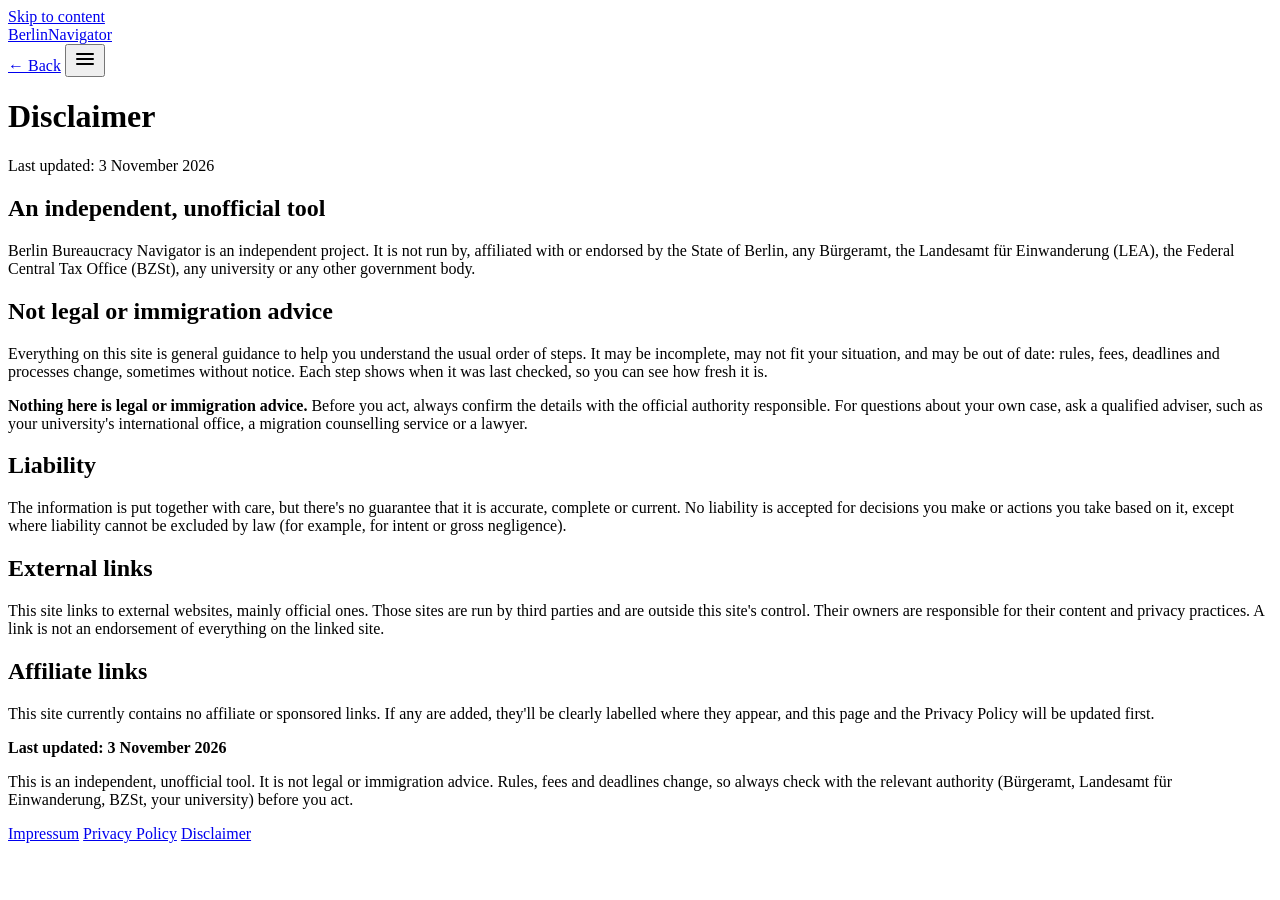
==== disclaimer.html @ 3ac9ffe1 "Add files via upload" ====
<!doctype html>
<html lang="en">
<head>
<meta charset="utf-8">
<meta name="viewport" content="width=device-width, initial-scale=1">
<title>Disclaimer · Berlin Bureaucracy Navigator</title>
<link rel="preload" href="fonts/roboto-latin-variable.woff2" as="font" type="font/woff2" crossorigin>
<link rel="stylesheet" href="assets/legal.css">
</head>

<body>
<a class="skip-link" href="#main">Skip to content</a>

<header class="site-header">
  <div class="container">
    <a class="brand" href="index.html">Berlin<span>Navigator</span></a>
    <div class="header-actions">
      <a class="back-link" href="index.html">← Back</a>
      <button class="menu-btn" id="menu-open" type="button" aria-label="Open menu" aria-expanded="false" aria-controls="menu-panel">
        <svg width="24" height="24" viewBox="0 0 24 24" aria-hidden="true" fill="none" stroke="currentColor" stroke-width="2" stroke-linecap="round"><path d="M4 7h16M4 12h16M4 17h16"/></svg>
      </button>
    </div>
  </div>
</header>

<div class="scrim" id="menu-scrim" hidden></div>
<nav class="menu-panel" id="menu-panel" aria-label="Main menu" hidden>
  <div class="menu-panel-head">
    <span class="brand">Berlin<span>Navigator</span></span>
    <button class="menu-btn" id="menu-close" type="button" aria-label="Close menu">
      <svg width="24" height="24" viewBox="0 0 24 24" aria-hidden="true" fill="none" stroke="currentColor" stroke-width="2" stroke-linecap="round"><path d="M6 6l12 12M18 6L6 18"/></svg>
    </button>
  </div>
  <ul class="menu-list">
    <li><a href="index.html#top">Start</a></li>
    <li><a href="index.html#questions">Answer the questions</a></li>
    <li><a href="index.html#checklist">Your checklist</a></li>
  </ul>
  <hr class="menu-divider">
  <ul class="menu-list">
    <li><a href="impressum.html">Impressum</a></li>
    <li><a href="privacy.html">Privacy Policy</a></li>
    <li><a href="disclaimer.html" aria-current="page">Disclaimer</a></li>
  </ul>
  <p class="menu-note">Deutsch coming later.</p>
</nav>

<main id="main" class="legal">
  <div class="container">
    <div class="legal-head">
      <h1>Disclaimer</h1>
      <p class="updated">Last updated: 3 November 2026</p>
    </div>

    <div class="legal-card">
      <section aria-labelledby="h-unofficial">
        <h2 id="h-unofficial">An independent, unofficial tool</h2>
        <p>Berlin Bureaucracy Navigator is an independent project. It is not run by, affiliated with or endorsed by the State of Berlin, any Bürgeramt, the <span lang="de">Landesamt für Einwanderung</span> (LEA), the Federal Central Tax Office (BZSt), any university or any other government body.</p>
      </section>

      <section aria-labelledby="h-advice">
        <h2 id="h-advice">Not legal or immigration advice</h2>
        <p>Everything on this site is general guidance to help you understand the usual order of steps. It may be incomplete, may not fit your situation, and may be out of date: rules, fees, deadlines and processes change, sometimes without notice. Each step shows when it was last checked, so you can see how fresh it is.</p>
        <p><strong>Nothing here is legal or immigration advice.</strong> Before you act, always confirm the details with the official authority responsible. For questions about your own case, ask a qualified adviser, such as your university's international office, a migration counselling service or a lawyer.</p>
      </section>

      <section aria-labelledby="h-liability">
        <h2 id="h-liability">Liability</h2>
        <p>The information is put together with care, but there's no guarantee that it is accurate, complete or current. No liability is accepted for decisions you make or actions you take based on it, except where liability cannot be excluded by law (for example, for intent or gross negligence).</p>
      </section>

      <section aria-labelledby="h-links">
        <h2 id="h-links">External links</h2>
        <p>This site links to external websites, mainly official ones. Those sites are run by third parties and are outside this site's control. Their owners are responsible for their content and privacy practices. A link is not an endorsement of everything on the linked site.</p>
      </section>

      <section aria-labelledby="h-affiliate">
        <h2 id="h-affiliate">Affiliate links</h2>
        <p>This site currently contains no affiliate or sponsored links. If any are added, they'll be clearly labelled where they appear, and this page and the Privacy Policy will be updated first.</p>
      </section>
    </div>
  </div>
</main>

<footer class="site-footer">
  <div class="container">
    <p><strong>Last updated: 3 November 2026</strong></p>
    <p>This is an independent, unofficial tool. It is not legal or immigration advice. Rules, fees and deadlines change, so always check with the relevant authority (Bürgeramt, Landesamt für Einwanderung, BZSt, your university) before you act.</p>
    <nav class="footer-links" aria-label="Legal">
      <a href="impressum.html">Impressum</a>
      <a href="privacy.html">Privacy Policy</a>
      <a href="disclaimer.html" aria-current="page">Disclaimer</a>
    </nav>
  </div>
</footer>

<script src="assets/menu.js"></script>
</body>
</html>
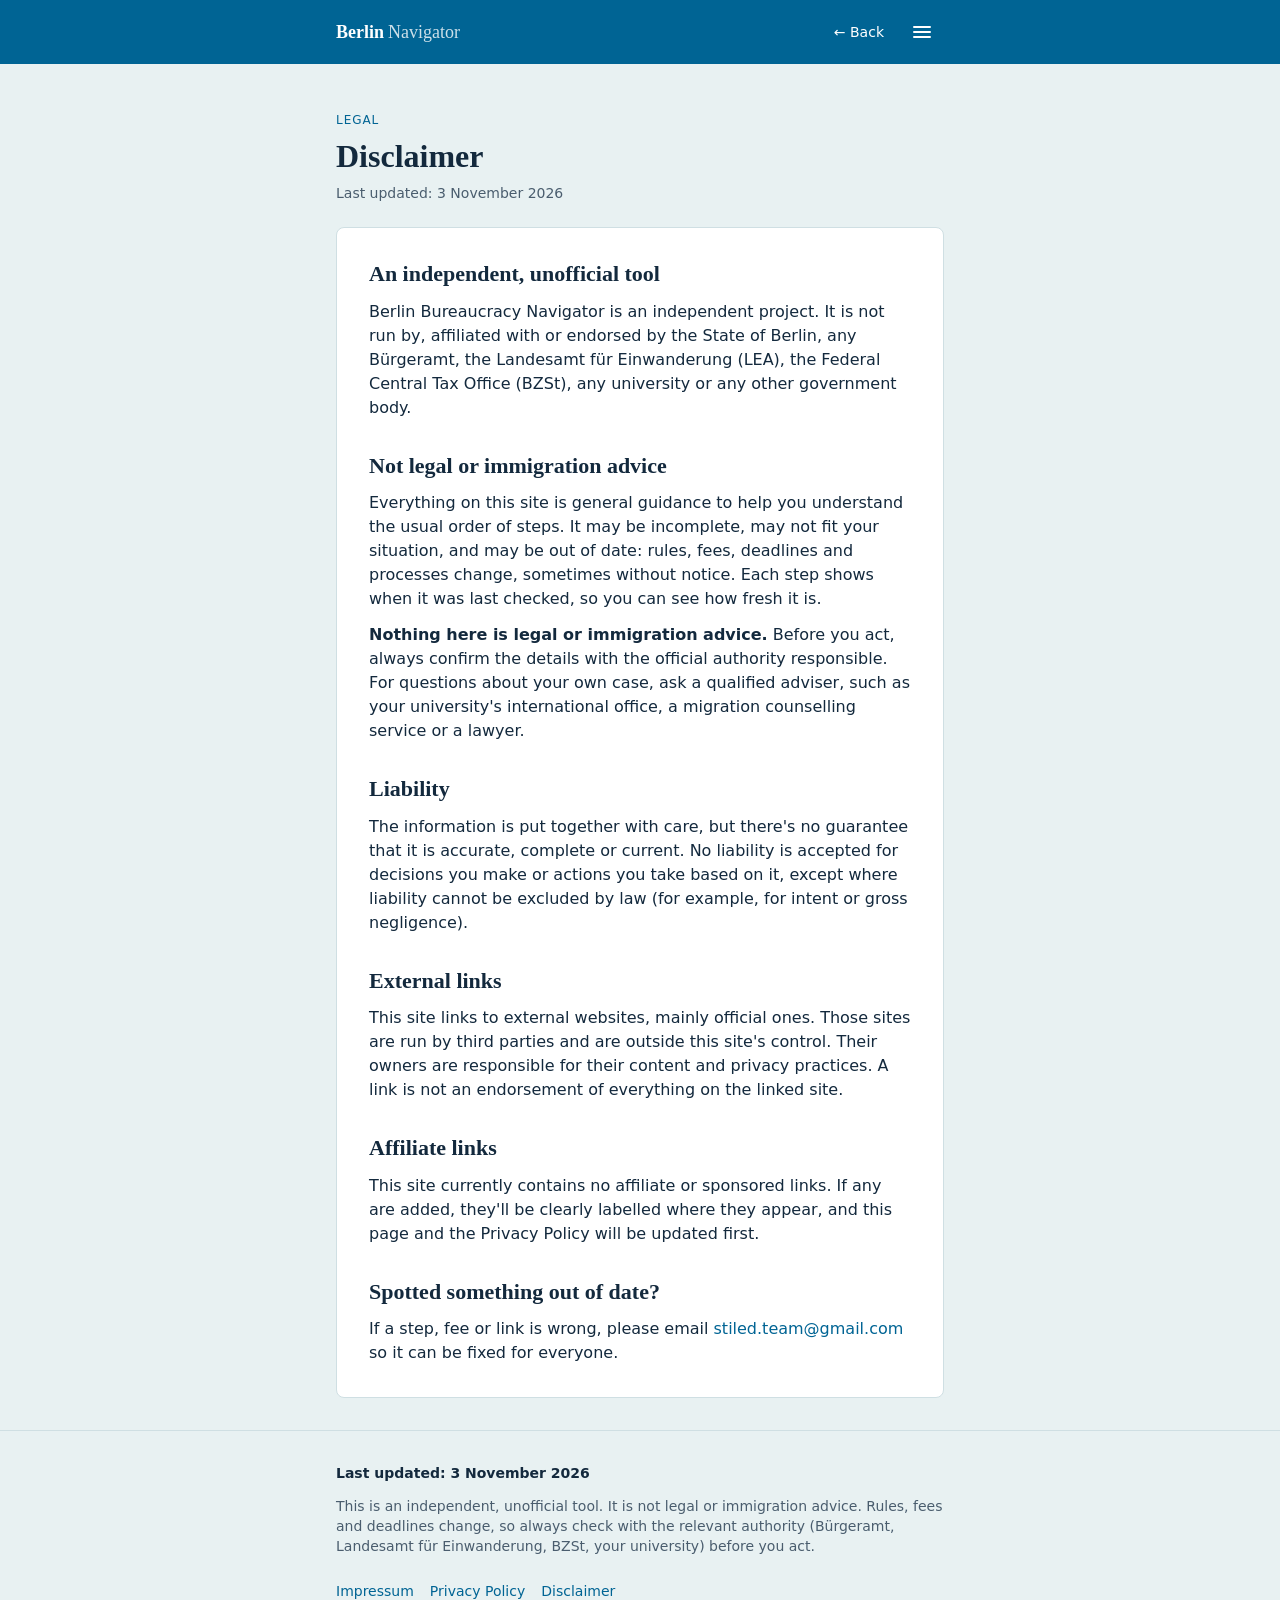
==== commit 2a944db3: "Add files via upload" ====
--- a/disclaimer.html
+++ b/disclaimer.html
@@ -1,99 +1,352 @@
-<!doctype html>
-<html lang="en">
-<head>
-<meta charset="utf-8">
-<meta name="viewport" content="width=device-width, initial-scale=1">
-<title>Disclaimer · Berlin Bureaucracy Navigator</title>
-<link rel="preload" href="fonts/roboto-latin-variable.woff2" as="font" type="font/woff2" crossorigin>
-<link rel="stylesheet" href="assets/legal.css">
-</head>
-
-<body>
-<a class="skip-link" href="#main">Skip to content</a>
-
-<header class="site-header">
-  <div class="container">
-    <a class="brand" href="index.html">Berlin<span>Navigator</span></a>
-    <div class="header-actions">
-      <a class="back-link" href="index.html">← Back</a>
-      <button class="menu-btn" id="menu-open" type="button" aria-label="Open menu" aria-expanded="false" aria-controls="menu-panel">
-        <svg width="24" height="24" viewBox="0 0 24 24" aria-hidden="true" fill="none" stroke="currentColor" stroke-width="2" stroke-linecap="round"><path d="M4 7h16M4 12h16M4 17h16"/></svg>
-      </button>
-    </div>
-  </div>
-</header>
-
-<div class="scrim" id="menu-scrim" hidden></div>
-<nav class="menu-panel" id="menu-panel" aria-label="Main menu" hidden>
-  <div class="menu-panel-head">
-    <span class="brand">Berlin<span>Navigator</span></span>
-    <button class="menu-btn" id="menu-close" type="button" aria-label="Close menu">
-      <svg width="24" height="24" viewBox="0 0 24 24" aria-hidden="true" fill="none" stroke="currentColor" stroke-width="2" stroke-linecap="round"><path d="M6 6l12 12M18 6L6 18"/></svg>
-    </button>
-  </div>
-  <ul class="menu-list">
-    <li><a href="index.html#top">Start</a></li>
-    <li><a href="index.html#questions">Answer the questions</a></li>
-    <li><a href="index.html#checklist">Your checklist</a></li>
-  </ul>
-  <hr class="menu-divider">
-  <ul class="menu-list">
-    <li><a href="impressum.html">Impressum</a></li>
-    <li><a href="privacy.html">Privacy Policy</a></li>
-    <li><a href="disclaimer.html" aria-current="page">Disclaimer</a></li>
-  </ul>
-  <p class="menu-note">Deutsch coming later.</p>
-</nav>
-
-<main id="main" class="legal">
-  <div class="container">
-    <div class="legal-head">
-      <h1>Disclaimer</h1>
-      <p class="updated">Last updated: 3 November 2026</p>
-    </div>
-
-    <div class="legal-card">
-      <section aria-labelledby="h-unofficial">
-        <h2 id="h-unofficial">An independent, unofficial tool</h2>
-        <p>Berlin Bureaucracy Navigator is an independent project. It is not run by, affiliated with or endorsed by the State of Berlin, any Bürgeramt, the <span lang="de">Landesamt für Einwanderung</span> (LEA), the Federal Central Tax Office (BZSt), any university or any other government body.</p>
-      </section>
-
-      <section aria-labelledby="h-advice">
-        <h2 id="h-advice">Not legal or immigration advice</h2>
-        <p>Everything on this site is general guidance to help you understand the usual order of steps. It may be incomplete, may not fit your situation, and may be out of date: rules, fees, deadlines and processes change, sometimes without notice. Each step shows when it was last checked, so you can see how fresh it is.</p>
-        <p><strong>Nothing here is legal or immigration advice.</strong> Before you act, always confirm the details with the official authority responsible. For questions about your own case, ask a qualified adviser, such as your university's international office, a migration counselling service or a lawyer.</p>
-      </section>
-
-      <section aria-labelledby="h-liability">
-        <h2 id="h-liability">Liability</h2>
-        <p>The information is put together with care, but there's no guarantee that it is accurate, complete or current. No liability is accepted for decisions you make or actions you take based on it, except where liability cannot be excluded by law (for example, for intent or gross negligence).</p>
-      </section>
-
-      <section aria-labelledby="h-links">
-        <h2 id="h-links">External links</h2>
-        <p>This site links to external websites, mainly official ones. Those sites are run by third parties and are outside this site's control. Their owners are responsible for their content and privacy practices. A link is not an endorsement of everything on the linked site.</p>
-      </section>
-
-      <section aria-labelledby="h-affiliate">
-        <h2 id="h-affiliate">Affiliate links</h2>
-        <p>This site currently contains no affiliate or sponsored links. If any are added, they'll be clearly labelled where they appear, and this page and the Privacy Policy will be updated first.</p>
-      </section>
-    </div>
-  </div>
-</main>
-
-<footer class="site-footer">
-  <div class="container">
-    <p><strong>Last updated: 3 November 2026</strong></p>
-    <p>This is an independent, unofficial tool. It is not legal or immigration advice. Rules, fees and deadlines change, so always check with the relevant authority (Bürgeramt, Landesamt für Einwanderung, BZSt, your university) before you act.</p>
-    <nav class="footer-links" aria-label="Legal">
-      <a href="impressum.html">Impressum</a>
-      <a href="privacy.html">Privacy Policy</a>
-      <a href="disclaimer.html" aria-current="page">Disclaimer</a>
-    </nav>
-  </div>
-</footer>
-
-<script src="assets/menu.js"></script>
-</body>
-</html>
+<!doctype html>
+<html lang="en">
+<head>
+<meta charset="utf-8">
+<meta name="viewport" content="width=device-width, initial-scale=1">
+<title>Disclaimer · Berlin Bureaucracy Navigator</title>
+<link rel="preload" href="fonts/roboto-latin-variable.woff2" as="font" type="font/woff2" crossorigin>
+<style>
+/* Legal page styles — tokens and components mirror index.html; keep them in sync. */
+
+@font-face {
+  font-family: 'Roboto';
+  font-style: normal;
+  font-weight: 100 900;
+  font-display: swap;
+  src: url(fonts/roboto-latin-variable.woff2) format('woff2');
+}
+
+/* =========================================================
+   DESIGN TOKENS
+   ========================================================= */
+:root {
+  --ink:        #13293D;
+  --primary:    #006494;
+  --secondary:  #247BA0;
+  --accent:     #1B98E0;
+  --surface:    #E8F1F2;
+  --card:       #FFFFFF;
+
+  --ink-muted:      #4A5D6E;
+  --hairline:       #CFDFE3;
+  --secondary-tint: #E3EFF5;
+  --scrim:          rgba(19, 41, 61, 0.55);
+
+  --warning:      #C77700;
+  --warning-tint: #FBEFD9;
+
+  --font-display: Georgia, 'Times New Roman', serif;
+  --font-body:    Roboto, system-ui, -apple-system, 'Segoe UI', sans-serif;
+
+  --fs-display: 32px;  --fw-display: 700;  --lh-display: 1.15;
+  --fs-h1:      26px;  --fw-h1:      700;  --lh-h1:      1.2;
+  --fs-h2:      20px;  --fw-h2:      600;  --lh-h2:      1.25;
+  --fs-body:    16px;  --fw-body:    400;  --lh-body:    1.5;
+  --fs-small:   14px;  --fw-small:   400;  --lh-small:   1.45;
+  --fs-label:   12px;  --fw-label:   500;  --lh-label:   1.4;
+
+  --space-1: 4px;
+  --space-2: 8px;
+  --space-3: 12px;
+  --space-4: 16px;
+  --space-6: 24px;
+  --space-8: 32px;
+  --space-12: 48px;
+
+  --radius: 8px;
+  --tap: 44px;
+  --container: 640px;
+  --header-h: 56px;
+  --focus-ring: 2px solid var(--accent);
+  --dur: 200ms;
+}
+
+@media (min-width: 768px) {
+  :root {
+    --fs-display: 44px;
+    --fs-h1:      32px;
+    --fs-h2:      22px;
+    --header-h:   64px;
+  }
+}
+
+/* =========================================================
+   BASE
+   ========================================================= */
+*, *::before, *::after { box-sizing: border-box; }
+body {
+  margin: 0;
+  background: var(--surface);
+  color: var(--ink);
+  font-family: var(--font-body);
+  font-size: var(--fs-body);
+  font-weight: var(--fw-body);
+  line-height: var(--lh-body);
+  -webkit-font-smoothing: antialiased;
+}
+h1, h2, h3 { font-family: var(--font-display); color: var(--ink); margin: 0; }
+p { margin: 0; }
+a { color: var(--secondary); text-underline-offset: 3px; text-decoration: none; }
+a:hover, a:focus-visible { text-decoration: underline; }
+:focus-visible { outline: var(--focus-ring); outline-offset: 2px; }
+button { font: inherit; color: inherit; }
+[hidden] { display: none !important; }
+
+.container {
+  width: 100%;
+  max-width: var(--container);
+  margin-inline: auto;
+  padding-inline: var(--space-4);
+}
+.skip-link {
+  position: absolute; left: var(--space-4); top: -100px; z-index: 100;
+  background: var(--card); color: var(--ink); padding: var(--space-2) var(--space-4);
+  border-radius: var(--radius);
+}
+.skip-link:focus { top: var(--space-2); }
+
+/* =========================================================
+   HEADER & MENU (same as index.html)
+   ========================================================= */
+.site-header {
+  position: sticky; top: 0; z-index: 20;
+  background: var(--primary); color: var(--card);
+  height: var(--header-h);
+}
+.site-header .container {
+  height: 100%; display: flex; align-items: center; justify-content: space-between; gap: var(--space-4);
+}
+.brand {
+  font-family: var(--font-display); font-weight: 700; font-size: 18px; color: var(--card);
+  display: inline-flex; align-items: center; min-height: var(--tap);
+}
+.brand:hover, .brand:focus-visible { text-decoration: none; }
+.brand span { opacity: 0.8; font-weight: 400; margin-left: var(--space-1); }
+.header-actions { display: flex; align-items: center; gap: var(--space-1); }
+.back-link {
+  display: inline-flex; align-items: center; min-height: var(--tap); padding-inline: var(--space-3);
+  border-radius: var(--radius); color: var(--card); font-weight: 500; font-size: var(--fs-small);
+}
+.back-link:hover, .back-link:focus-visible { background: rgba(255,255,255,0.12); text-decoration: none; }
+.back-link:focus-visible, .site-header .menu-btn:focus-visible { outline-color: var(--card); }
+.menu-btn {
+  width: var(--tap); height: var(--tap); display: grid; place-items: center;
+  background: transparent; border: 0; border-radius: var(--radius); color: var(--card); cursor: pointer;
+}
+.menu-btn:hover { background: rgba(255,255,255,0.12); }
+
+.scrim {
+  position: fixed; inset: 0; z-index: 30; background: var(--scrim);
+  opacity: 0; transition: opacity var(--dur);
+}
+.scrim.is-open { opacity: 1; }
+.menu-panel {
+  position: fixed; top: 0; right: 0; bottom: 0; z-index: 40;
+  width: min(320px, 86vw); background: var(--card);
+  padding: var(--space-4); display: flex; flex-direction: column; gap: var(--space-2);
+  transform: translateX(100%); transition: transform var(--dur) ease-out;
+}
+.menu-panel.is-open { transform: translateX(0); }
+.menu-panel-head { display: flex; justify-content: space-between; align-items: center; margin-bottom: var(--space-2); }
+.menu-panel-head .brand { color: var(--ink); }
+.menu-panel .menu-btn { color: var(--ink); }
+.menu-panel .menu-btn:hover { background: var(--surface); }
+.menu-list { list-style: none; margin: 0; padding: 0; display: grid; gap: var(--space-1); }
+.menu-list a {
+  display: flex; align-items: center; min-height: var(--tap); padding-inline: var(--space-3);
+  border-radius: var(--radius); color: var(--ink); font-weight: 500;
+}
+.menu-list a:hover, .menu-list a:focus-visible { background: var(--surface); text-decoration: none; }
+.menu-list a[aria-current="page"] { background: var(--secondary-tint); color: var(--primary); }
+.menu-divider { border: 0; border-top: 1px solid var(--hairline); margin: var(--space-2) 0; }
+.menu-note { margin-top: auto; font-size: var(--fs-label); color: var(--ink-muted); padding: var(--space-3); }
+
+/* =========================================================
+   LEGAL CONTENT
+   ========================================================= */
+.legal { padding-block: var(--space-12) var(--space-8); }
+.legal-head { display: grid; gap: var(--space-2); margin-bottom: var(--space-6); }
+.legal-head h1 { font-size: var(--fs-h1); font-weight: var(--fw-h1); line-height: var(--lh-h1); }
+.eyebrow {
+  font-size: var(--fs-label); font-weight: var(--fw-label); line-height: var(--lh-label);
+  letter-spacing: 0.08em; text-transform: uppercase; color: var(--primary);
+}
+.legal-head .subtitle { color: var(--ink-muted); }
+.legal-head .updated {
+  font-size: var(--fs-small); line-height: var(--lh-small); color: var(--ink-muted);
+}
+.legal-card {
+  background: var(--card); border: 1px solid var(--hairline); border-radius: var(--radius);
+  padding: var(--space-6) var(--space-4);
+  display: grid; gap: var(--space-8);
+}
+@media (min-width: 768px) { .legal-card { padding: var(--space-8); } }
+.legal-card section { display: grid; gap: var(--space-3); }
+.legal-card h2 { font-size: var(--fs-h2); font-weight: var(--fw-h2); line-height: var(--lh-h2); }
+.legal-card ul { margin: 0; padding-left: var(--space-6); display: grid; gap: var(--space-2); }
+.legal-card address { font-style: normal; }
+.legal-card .fine { font-size: var(--fs-small); line-height: var(--lh-small); color: var(--ink-muted); }
+
+.legal-card a { color: var(--primary); }
+.legal-card a:hover, .legal-card a:focus-visible { text-decoration: underline; }
+
+/* Unfilled values the operator must replace before publishing */
+.todo {
+  background: var(--warning-tint); box-shadow: inset 0 -2px 0 var(--warning);
+  padding: 0 var(--space-1); border-radius: 2px; font-weight: 500;
+}
+
+/* =========================================================
+   FOOTER (same as index.html)
+   ========================================================= */
+.site-footer {
+  border-top: 1px solid var(--hairline); padding-block: var(--space-8);
+  font-size: var(--fs-small); line-height: var(--lh-small); color: var(--ink-muted);
+}
+.site-footer .container { display: grid; gap: var(--space-3); }
+.site-footer strong { color: var(--ink); }
+.site-footer a { color: var(--primary); }   /* --secondary is 4.1:1 on --surface; --primary keeps AA */
+.footer-links { display: flex; flex-wrap: wrap; gap: var(--space-4); }
+.footer-links a { display: inline-flex; align-items: center; min-height: var(--tap); font-weight: 500; }
+
+@media (prefers-reduced-motion: reduce) {
+  *, *::before, *::after { transition-duration: 0.01ms !important; animation-duration: 0.01ms !important; }
+}
+</style>
+</head>
+
+<body>
+<a class="skip-link" href="#main">Skip to content</a>
+
+<header class="site-header">
+  <div class="container">
+    <a class="brand" href="index.html">Berlin<span>Navigator</span></a>
+    <div class="header-actions">
+      <a class="back-link" href="index.html">← Back</a>
+      <button class="menu-btn" id="menu-open" type="button" aria-label="Open menu" aria-expanded="false" aria-controls="menu-panel">
+        <svg width="24" height="24" viewBox="0 0 24 24" aria-hidden="true" fill="none" stroke="currentColor" stroke-width="2" stroke-linecap="round"><path d="M4 7h16M4 12h16M4 17h16"/></svg>
+      </button>
+    </div>
+  </div>
+</header>
+
+<div class="scrim" id="menu-scrim" hidden></div>
+<nav class="menu-panel" id="menu-panel" aria-label="Main menu" hidden>
+  <div class="menu-panel-head">
+    <span class="brand">Berlin<span>Navigator</span></span>
+    <button class="menu-btn" id="menu-close" type="button" aria-label="Close menu">
+      <svg width="24" height="24" viewBox="0 0 24 24" aria-hidden="true" fill="none" stroke="currentColor" stroke-width="2" stroke-linecap="round"><path d="M6 6l12 12M18 6L6 18"/></svg>
+    </button>
+  </div>
+  <ul class="menu-list">
+    <li><a href="index.html#top">Start</a></li>
+    <li><a href="index.html#questions">Answer the questions</a></li>
+    <li><a href="index.html#checklist">Your checklist</a></li>
+  </ul>
+  <hr class="menu-divider">
+  <ul class="menu-list">
+    <li><a href="impressum.html">Impressum</a></li>
+    <li><a href="privacy.html">Privacy Policy</a></li>
+    <li><a href="disclaimer.html" aria-current="page">Disclaimer</a></li>
+  </ul>
+  <p class="menu-note">Deutsch coming later.</p>
+</nav>
+
+<main id="main" class="legal">
+  <div class="container">
+    <div class="legal-head">
+      <p class="eyebrow">Legal</p>
+      <h1>Disclaimer</h1>
+      <p class="updated">Last updated: 3 November 2026</p>
+    </div>
+
+    <div class="legal-card">
+      <section aria-labelledby="h-unofficial">
+        <h2 id="h-unofficial">An independent, unofficial tool</h2>
+        <p>Berlin Bureaucracy Navigator is an independent project. It is not run by, affiliated with or endorsed by the State of Berlin, any Bürgeramt, the <span lang="de">Landesamt für Einwanderung</span> (LEA), the Federal Central Tax Office (BZSt), any university or any other government body.</p>
+      </section>
+
+      <section aria-labelledby="h-advice">
+        <h2 id="h-advice">Not legal or immigration advice</h2>
+        <p>Everything on this site is general guidance to help you understand the usual order of steps. It may be incomplete, may not fit your situation, and may be out of date: rules, fees, deadlines and processes change, sometimes without notice. Each step shows when it was last checked, so you can see how fresh it is.</p>
+        <p><strong>Nothing here is legal or immigration advice.</strong> Before you act, always confirm the details with the official authority responsible. For questions about your own case, ask a qualified adviser, such as your university's international office, a migration counselling service or a lawyer.</p>
+      </section>
+
+      <section aria-labelledby="h-liability">
+        <h2 id="h-liability">Liability</h2>
+        <p>The information is put together with care, but there's no guarantee that it is accurate, complete or current. No liability is accepted for decisions you make or actions you take based on it, except where liability cannot be excluded by law (for example, for intent or gross negligence).</p>
+      </section>
+
+      <section aria-labelledby="h-links">
+        <h2 id="h-links">External links</h2>
+        <p>This site links to external websites, mainly official ones. Those sites are run by third parties and are outside this site's control. Their owners are responsible for their content and privacy practices. A link is not an endorsement of everything on the linked site.</p>
+      </section>
+
+      <section aria-labelledby="h-affiliate">
+        <h2 id="h-affiliate">Affiliate links</h2>
+        <p>This site currently contains no affiliate or sponsored links. If any are added, they'll be clearly labelled where they appear, and this page and the Privacy Policy will be updated first.</p>
+      </section>
+
+      <section aria-labelledby="h-contact">
+        <h2 id="h-contact">Spotted something out of date?</h2>
+        <p>If a step, fee or link is wrong, please email <a href="mailto:stiled.team@gmail.com">stiled.team@gmail.com</a> so it can be fixed for everyone.</p>
+      </section>
+    </div>
+  </div>
+</main>
+
+<footer class="site-footer">
+  <div class="container">
+    <p><strong>Last updated: 3 November 2026</strong></p>
+    <p>This is an independent, unofficial tool. It is not legal or immigration advice. Rules, fees and deadlines change, so always check with the relevant authority (Bürgeramt, Landesamt für Einwanderung, BZSt, your university) before you act.</p>
+    <nav class="footer-links" aria-label="Legal">
+      <a href="impressum.html">Impressum</a>
+      <a href="privacy.html">Privacy Policy</a>
+      <a href="disclaimer.html" aria-current="page">Disclaimer</a>
+    </nav>
+  </div>
+</footer>
+
+<script>
+/* Slide-in menu for the legal pages — same behaviour as index.html:
+   closes on Esc, scrim tap or link tap; traps focus while open. */
+(() => {
+  const menu = document.getElementById("menu-panel");
+  const scrim = document.getElementById("menu-scrim");
+  const openBtn = document.getElementById("menu-open");
+  const closeBtn = document.getElementById("menu-close");
+
+  function openMenu() {
+    menu.hidden = scrim.hidden = false;
+    requestAnimationFrame(() => { menu.classList.add("is-open"); scrim.classList.add("is-open"); });
+    openBtn.setAttribute("aria-expanded", "true");
+    document.body.style.overflow = "hidden";
+    closeBtn.focus();
+  }
+  function closeMenu(returnFocus = true) {
+    menu.classList.remove("is-open"); scrim.classList.remove("is-open");
+    openBtn.setAttribute("aria-expanded", "false");
+    document.body.style.overflow = "";
+    const reduce = matchMedia("(prefers-reduced-motion: reduce)").matches;
+    setTimeout(() => { menu.hidden = scrim.hidden = true; }, reduce ? 0 : 200);
+    if (returnFocus) openBtn.focus();
+  }
+
+  openBtn.addEventListener("click", openMenu);
+  closeBtn.addEventListener("click", () => closeMenu());
+  scrim.addEventListener("click", () => closeMenu());
+  menu.addEventListener("click", e => { if (e.target.closest("a")) closeMenu(false); });
+  document.addEventListener("keydown", e => {
+    if (menu.hidden) return;
+    if (e.key === "Escape") { closeMenu(); return; }
+    if (e.key === "Tab") {
+      const f = [...menu.querySelectorAll("a, button")];
+      const first = f[0], last = f[f.length - 1];
+      if (e.shiftKey && document.activeElement === first) { e.preventDefault(); last.focus(); }
+      else if (!e.shiftKey && document.activeElement === last) { e.preventDefault(); first.focus(); }
+    }
+  });
+})();
+</script>
+</body>
+</html>
